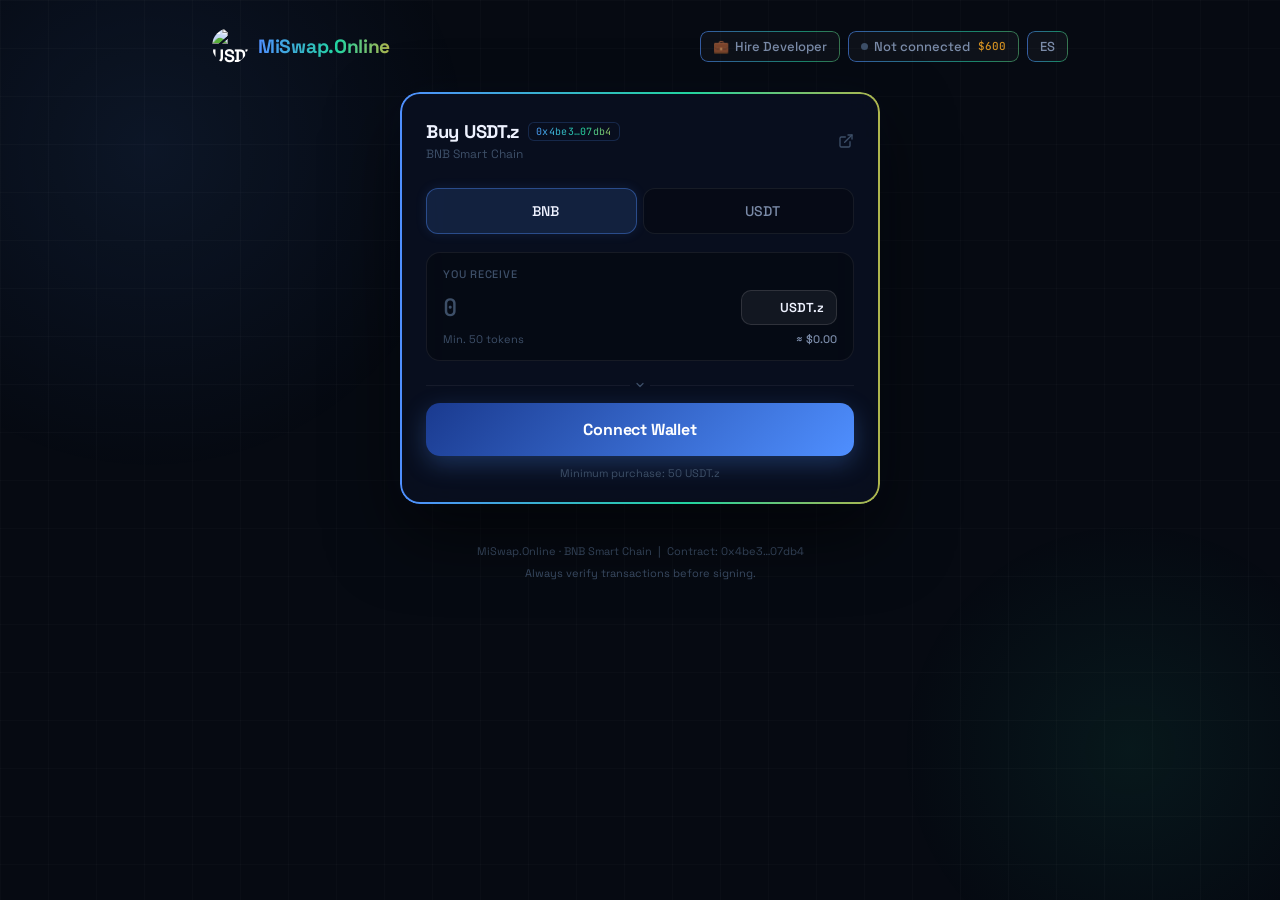
==== index.html @ 4ff3729d "Add files via upload" ====
<!DOCTYPE html>
<html lang="en">
<head>
  <meta charset="UTF-8" />
  <meta name="viewport" content="width=device-width, initial-scale=1.0" />
  <title>MiSwap — Buy USDT.z</title>
  <meta name="description" content="MiSwap — Buy USDT.z on BNB Smart Chain." />

  <!-- Dynamic USDT favicon from CoinGecko -->
  <link id="favicon" rel="icon" type="image/png" href="" />

  <!-- Google Fonts -->
  <link rel="preconnect" href="https://fonts.googleapis.com" />
  <link rel="preconnect" href="https://fonts.gstatic.com" crossorigin />
  <link href="https://fonts.googleapis.com/css2?family=Space+Grotesk:wght@300;400;500;600;700&family=JetBrains+Mono:wght@400;500&display=swap" rel="stylesheet" />

  <!-- ── CSS Modules ── -->
  <link rel="stylesheet" href="css/variables.css" />
  <link rel="stylesheet" href="css/background.css" />
  <link rel="stylesheet" href="css/layout.css" />
  <link rel="stylesheet" href="css/nav.css" />
  <link rel="stylesheet" href="css/alerts.css" />
  <link rel="stylesheet" href="css/swap-card.css" />
  <link rel="stylesheet" href="css/buttons.css" />
  <link rel="stylesheet" href="css/animations.css" />
  <link rel="stylesheet" href="css/admin-panel.css" />
  <link rel="stylesheet" href="css/admin-price.css" />
  <link rel="stylesheet" href="css/modal.css" />
  <link rel="stylesheet" href="css/toasts.css" />
  <link rel="stylesheet" href="css/responsive.css" />

  <style>
    /* Iridescent animated logo name */
    .logo-name-iridescent {
      background: linear-gradient(
        90deg,
        #4f8fff,
        #22d3a0,
        #f5a623,
        #ff5068,
        #c084fc,
        #4f8fff
      );
      background-size: 300% 100%;
      -webkit-background-clip: text;
      -webkit-text-fill-color: transparent;
      background-clip: text;
      animation: iridescent-shift 4s linear infinite;
      font-weight: 700;
      font-size: 1.2rem;
      letter-spacing: -0.3px;
    }

    @keyframes iridescent-shift {
      0%   { background-position: 0% 50%; }
      100% { background-position: 300% 50%; }
    }

    /* Iridescent animated border on swap card */
    .swap-card {
      border: none !important;
      position: relative !important;
    }

    .swap-card::before {
      content: '';
      position: absolute;
      inset: 0;
      border-radius: var(--r-lg);
      background: linear-gradient(90deg, #4f8fff, #22d3a0, #f5a623, #ff5068, #c084fc, #4f8fff);
      background-size: 300% 100%;
      animation: iridescent-shift 4s linear infinite;
      z-index: -1;
      -webkit-mask:
        linear-gradient(#fff 0 0) content-box,
        linear-gradient(#fff 0 0);
      -webkit-mask-composite: xor;
      mask-composite: exclude;
      padding: 2px;
    }

    /* Card title row: title + chip inline */
    .card-title-row {
      display: flex;
      align-items: center;
      gap: 8px;
      flex-wrap: nowrap;
    }

    /* Contract address chip — inline next to title */
    .card-contract-chip {
      font-family: var(--mono);
      font-size: 10px;
      background: linear-gradient(90deg, #4f8fff, #22d3a0, #f5a623, #ff5068, #c084fc, #4f8fff);
      background-size: 300% 100%;
      -webkit-background-clip: text;
      -webkit-text-fill-color: transparent;
      background-clip: text;
      animation: iridescent-shift 4s linear infinite;
      border: 1px solid rgba(79,143,255,0.2);
      border-radius: 6px;
      padding: 2px 7px;
      display: inline-block;
      letter-spacing: 0.03em;
      white-space: nowrap;
      flex-shrink: 0;
    }

    /* Subtle iridescent border mixin (bevel only) */
    @keyframes iri-border {
      0%   { background-position: 0% 50%; }
      100% { background-position: 300% 50%; }
    }

    .iri-border {
      position: relative;
      border: none !important;
    }

    .iri-border::before {
      content: '';
      position: absolute;
      inset: 0;
      border-radius: inherit;
      background: linear-gradient(90deg,
        rgba(79,143,255,0.6),
        rgba(34,211,160,0.6),
        rgba(245,166,35,0.45),
        rgba(192,132,252,0.6),
        rgba(79,143,255,0.6)
      );
      background-size: 300% 100%;
      animation: iri-border 5s linear infinite;
      z-index: 0;
      -webkit-mask:
        linear-gradient(#fff 0 0) content-box,
        linear-gradient(#fff 0 0);
      -webkit-mask-composite: xor;
      mask-composite: exclude;
      padding: 1px;
      pointer-events: none;
    }

    /* "Hire Developer" button */
    .hire-btn {
      display: flex;
      align-items: center;
      gap: 6px;
      background: rgba(255,255,255,0.03);
      border-radius: var(--r-sm);
      padding: 7px 13px;
      font-size: 13px;
      font-weight: 500;
      color: var(--text-2);
      cursor: pointer;
      transition: all var(--transition);
      white-space: nowrap;
      font-family: var(--font);
      text-decoration: none;
    }

    .hire-btn:hover {
      background: rgba(255,255,255,0.06);
      color: var(--text-1);
    }

    /* BNB price inside netBadge — always visible */
    .bnb-price-tag {
      font-family: var(--mono);
      font-size: 11px;
      color: var(--amber);
      margin-left: 2px;
      opacity: 0.85;
      display: inline !important;
    }

    /* Wallet icon in badge */
    .wbadge-icon {
      width: 16px;
      height: 16px;
      border-radius: 4px;
      object-fit: contain;
      flex-shrink: 0;
    }

    /* Mobile: compact nav pills — only hide text labels, keep BNB price */
    @media (max-width: 520px) {
      .hire-text { display: none; }
      .hire-btn  { padding: 7px 10px; }
      #netLabel  { display: none; }
      /* NOTE: .net-dot is NOT hidden here so pill keeps its shape */
      #walletAddrTxt { display: none; }
      .wbadge-dot    { display: none; }
    }

    /* ── Summary collapsible ── */
    .summary-collapse-trigger {
      display: flex;
      align-items: center;
      justify-content: center;
      padding: 4px 0 2px;
      cursor: pointer;
      user-select: none;
      margin-bottom: 4px;
    }

    .summary-collapse-trigger .scr-line {
      flex: 1;
      height: 1px;
      background: rgba(255,255,255,0.055);
      transition: background 0.2s;
    }

    .summary-collapse-trigger:hover .scr-line {
      background: rgba(255,255,255,0.12);
    }

    .summary-collapse-trigger .scr-chevron {
      width: 20px;
      height: 20px;
      display: flex;
      align-items: center;
      justify-content: center;
      color: var(--text-3);
      transition: transform 0.25s cubic-bezier(0.4,0,0.2,1), color 0.2s;
      flex-shrink: 0;
    }

    .summary-collapse-trigger:hover .scr-chevron {
      color: var(--text-2);
    }

    /* Collapsed state */
    .summary-box {
      overflow: hidden;
      max-height: 0;
      opacity: 0;
      margin-bottom: 0;
      padding-top: 0;
      padding-bottom: 0;
      transition:
        max-height 0.32s cubic-bezier(0.4,0,0.2,1),
        opacity    0.22s ease,
        margin-bottom 0.25s ease,
        padding-top   0.25s ease,
        padding-bottom 0.25s ease;
    }

    /* Open state — JS adds .summary-open to the trigger */
    .summary-collapse-trigger.summary-open .scr-chevron {
      transform: rotate(180deg);
      color: var(--text-2);
    }

    .summary-collapse-trigger.summary-open + .summary-box {
      max-height: 200px;
      opacity: 1;
      margin-bottom: 20px;
      padding-top: 12px;
      padding-bottom: 12px;
    }
  </style>
</head>
<body>

  <!-- Background Effects -->
  <div class="bg-fx"></div>
  <div class="bg-grid"></div>

  <!-- Toast Container -->
  <div id="toast-wrap"></div>

  <!-- Wallet Selection Modal -->
  <div class="modal-overlay" id="walletModal" onclick="UI.onOverlayClick(event)">
    <div class="modal">
      <div class="modal-header">
        <div class="modal-title" id="modalTitle">Connect Wallet</div>
        <button class="modal-close" onclick="UI.closeModal()">✕</button>
      </div>
      <div class="wallet-list" id="walletList"></div>
      <div class="modal-note" id="modalNote">
        By connecting you agree to interact with the MiSwap contract on BNB Smart Chain.
      </div>
    </div>
  </div>

  <!-- ── Main Page ── -->
  <div class="page">

    <!-- Navigation -->
    <nav>
      <a class="nav-logo" href="#">
        <div class="logo-icon" style="background:transparent;border:none;box-shadow:none;padding:0;">
          <img id="navUsdtLogo" src="" alt="USDT" style="width:36px;height:36px;border-radius:50%;object-fit:contain;" />
        </div>
        <span class="logo-name-iridescent">MiSwap.Online</span>
      </a>
      <div class="nav-right" id="navRight">
        <a class="hire-btn iri-border"
           href="https://t.me/Sell_USDTz"
           target="_blank" rel="noopener noreferrer">
          <span class="hire-icon">💼</span><span class="hire-text"> Hire Developer</span>
        </a>
        <div class="pill iri-border" id="netBadge">
          <span class="net-dot nd-idle" id="netDot"></span>
          <span id="netLabel">Not connected</span>
          <span class="bnb-price-tag" id="bnbPriceTag"></span>
        </div>
        <button class="pill iri-border" id="langBtn" onclick="App.toggleLang()">ES</button>
      </div>
    </nav>

    <!-- Wrong-network Warning Banner -->
    <div class="warn-banner" id="warnBanner">
      ⚠️ <span id="warnTxt">Switch to BNB Smart Chain (BSC Mainnet)</span>
    </div>

    <!-- Swap Card -->
    <div class="swap-card">
      <div class="card-header">
        <div>
          <div class="card-title-row">
            <div class="card-title" id="cardTitle">Buy USDT.z</div>
            <span class="card-contract-chip">0x4be3…07db4</span>
          </div>
          <div class="card-sub" id="cardSub">BNB Smart Chain</div>
        </div>
        <a class="bscan-link"
           href="https://bscscan.com/token/0x4be35ec329343d7d9f548d42b0f8c17fffe07db4"
           target="_blank" rel="noopener noreferrer" title="View on BscScan">
          <svg width="16" height="16" viewBox="0 0 24 24" fill="none" stroke="currentColor" stroke-width="2" stroke-linecap="round" stroke-linejoin="round">
            <path d="M18 13v6a2 2 0 01-2 2H5a2 2 0 01-2-2V8a2 2 0 012-2h6"/>
            <polyline points="15 3 21 3 21 9"/><line x1="10" y1="14" x2="21" y2="3"/>
          </svg>
        </a>
      </div>

      <!-- Payment Method Tabs -->
      <div class="method-tabs">
        <button class="tab-btn active" id="tabBNB" onclick="App.setMethod('BNB')">
          <img id="bnbLogo" src="" alt="BNB" /> BNB
        </button>
        <button class="tab-btn" id="tabUSDT" onclick="App.setMethod('USDT')">
          <img id="usdtLogo" src="" alt="USDT" /> USDT
        </button>
      </div>

      <!-- Token Amount Input -->
      <div class="input-group">
        <div class="input-lbl" id="inputLbl">You receive</div>
        <div class="input-row">
          <input
            type="number" id="amountInput"
            placeholder="0" min="50" step="1"
            oninput="App.onAmountChange()"
            onblur="App.onAmountBlur()"
            autocomplete="off"
          />
          <div class="token-chip">
            <img id="tokenLogo" src="" alt="USDT.z" />
            USDT.z
          </div>
        </div>
        <div class="input-sub">
          <span id="minLabel">Min. 50 tokens</span>
          <span class="equiv-val" id="usdEquiv">≈ $0.00</span>
        </div>
      </div>

      <!-- Summary collapse trigger -->
      <div class="summary-collapse-trigger" id="summaryTrigger" onclick="SummaryToggle.toggle()">
        <div class="scr-line"></div>
        <div class="scr-chevron">
          <svg width="12" height="12" viewBox="0 0 24 24" fill="none"
               stroke="currentColor" stroke-width="2.5"
               stroke-linecap="round" stroke-linejoin="round">
            <polyline points="6 9 12 15 18 9"/>
          </svg>
        </div>
        <div class="scr-line"></div>
      </div>

      <!-- Transaction Summary — colapsado por defecto -->
      <div class="summary-box" id="summaryBox">
        <div class="sum-row">
          <span id="youPayLbl">You pay</span>
          <span class="sum-val" id="sumPay">—</span>
        </div>
        <div class="sum-row">
          <span id="priceLbl">Price per token</span>
          <span class="sum-val" id="sumPrice">—</span>
        </div>
        <div class="sum-row">
          <span id="slipLbl">Slippage tolerance</span>
          <span class="sum-val">5%</span>
        </div>
      </div>

      <!-- CTA Button -->
      <button class="cta-btn btn-connect" id="ctaBtn" onclick="App.handleCTA()">
        <span id="ctaText">Connect Wallet</span>
      </button>
      <div class="min-note" id="minNote">Minimum purchase: 50 USDT.z</div>
    </div>

    <!-- Footer -->
    <footer>
      MiSwap.Online &middot; BNB Smart Chain &nbsp;|&nbsp;
      Contract:
      <a href="https://bscscan.com/token/0x4be35ec329343d7d9f548d42b0f8c17fffe07db4"
         target="_blank" rel="noopener noreferrer">0x4be3…07db4</a>
      <br>
      <span id="footerNote">Always verify transactions before signing.</span>
    </footer>
  </div>

  <!-- Admin FAB (shown only when owner wallet is connected) -->
  <button class="admin-fab" id="adminFab" onclick="AdminPanel.toggle()" title="Admin Panel" aria-label="Admin Panel">
    <svg width="18" height="18" viewBox="0 0 24 24" fill="none" stroke="currentColor" stroke-width="2" stroke-linecap="round" stroke-linejoin="round">
      <circle cx="12" cy="12" r="3"/>
      <path d="M19.4 15a1.65 1.65 0 00.33 1.82l.06.06a2 2 0 010 2.83 2 2 0 01-2.83 0l-.06-.06a1.65 1.65 0 00-1.82-.33 1.65 1.65 0 00-1 1.51V21a2 2 0 01-4 0v-.09A1.65 1.65 0 009 19.4a1.65 1.65 0 00-1.82.33l-.06.06a2 2 0 01-2.83-2.83l.06-.06A1.65 1.65 0 004.68 15a1.65 1.65 0 00-1.51-1H3a2 2 0 010-4h.09A1.65 1.65 0 004.6 9a1.65 1.65 0 00-.33-1.82l-.06-.06a2 2 0 012.83-2.83l.06.06A1.65 1.65 0 009 4.68a1.65 1.65 0 001-1.51V3a2 2 0 014 0v.09a1.65 1.65 0 001 1.51 1.65 1.65 0 001.82-.33l.06-.06a2 2 0 012.83 2.83l-.06.06A1.65 1.65 0 0019.4 9a1.65 1.65 0 001.51 1H21a2 2 0 010 4h-.09a1.65 1.65 0 00-1.51 1z"/>
    </svg>
  </button>

  <!-- Admin Panel -->
  <div class="admin-panel" id="adminPanel" role="dialog" aria-label="Admin Panel" aria-modal="false">
    <div class="admin-inner">

      <!-- Panel Header -->
      <div class="admin-header">
        <div class="admin-header-left">
          <div class="admin-icon">⚙️</div>
          <div>
            <div class="admin-title" id="adminTitle">Admin Panel</div>
            <div class="admin-sub"   id="adminSub">Owner access only</div>
          </div>
        </div>
        <div class="admin-actions">
          <button class="admin-action-btn minimize-btn"
                  id="adminMinimizeBtn"
                  onclick="AdminPanel.toggleMinimize()"
                  title="Minimize"
                  aria-label="Minimize panel">
            <svg width="12" height="12" viewBox="0 0 12 12" fill="none" stroke="currentColor" stroke-width="2" stroke-linecap="round">
              <line x1="2" y1="6" x2="10" y2="6"/>
            </svg>
          </button>
          <button class="admin-action-btn close-btn"
                  onclick="AdminPanel.close()"
                  title="Close"
                  aria-label="Close panel">
            <svg width="12" height="12" viewBox="0 0 12 12" fill="none" stroke="currentColor" stroke-width="2" stroke-linecap="round">
              <line x1="2" y1="2" x2="10" y2="10"/>
              <line x1="10" y1="2" x2="2" y2="10"/>
            </svg>
          </button>
        </div>
      </div>

      <!-- Panel Body -->
      <div class="admin-body" id="adminBody">

        <!-- Contract Info -->
        <div class="admin-section">
          <div class="admin-section-title" id="adminInfoTitle">Contract Info</div>
          <div class="info-row">
            <span id="adminSupplyLbl">Tokens available</span>
            <span class="info-val" id="adminSupply">—</span>
          </div>
          <div class="info-row">
            <span id="adminBNBLbl">Contract BNB</span>
            <span class="info-val" id="adminBNBBal">—</span>
          </div>
          <div class="info-row">
            <span id="adminUSDTLbl">Contract USDT</span>
            <span class="info-val" id="adminUSDTBal">—</span>
          </div>
        </div>

        <!-- Token Price Configuration -->
        <div class="admin-section">
          <div class="admin-section-title" id="adminPriceTitle">Token Price</div>

          <div class="price-config-box">
            <div class="price-config-label" id="adminPriceLbl">Set exchange rate</div>
            <div class="price-config-hint" id="adminPriceHint">
              Define how many USDT buyers pay per tokens. BNB equivalent is calculated automatically.
            </div>

            <!-- Ratio Inputs -->
            <div class="price-ratio-row">
              <div class="price-ratio-field">
                <div class="price-ratio-label" id="ratioTokensLbl">Tokens</div>
                <input class="price-ratio-input" type="number"
                       id="inputRatioTokens"
                       placeholder="10000" min="1" step="1"
                       oninput="AdminPanel.onRatioChange()" />
              </div>
              <div class="price-ratio-sep" id="ratioSep">for →</div>
              <div class="price-ratio-field">
                <div class="price-ratio-label" id="ratioUSDTLbl">USDT</div>
                <input class="price-ratio-input" type="number"
                       id="inputRatioUSDT"
                       placeholder="200" min="0.000001" step="0.01"
                       oninput="AdminPanel.onRatioChange()" />
              </div>
            </div>

            <!-- BNB Equivalent Preview -->
            <div class="price-bnb-preview">
              <div class="price-bnb-icon">⟠</div>
              <div class="price-bnb-info">
                <div class="price-bnb-label" id="bnbEquivLbl">BNB equivalent per token</div>
                <div class="price-bnb-value" id="bnbEquivValue">—</div>
                <div class="price-bnb-rate"  id="bnbRateNote">Fetching BNB/USD rate…</div>
              </div>
            </div>

            <!-- Wei Reference (auto-filled) -->
            <div class="price-wei-row">
              <div class="price-wei-item">
                <span class="price-wei-label" id="weiUSDTLbl">USDT wei (18 dec.)</span>
                <span class="price-wei-value" id="weiUSDTValue">—</span>
              </div>
              <div class="price-wei-item">
                <span class="price-wei-label" id="weiBNBLbl">BNB wei (18 dec.)</span>
                <span class="price-wei-value" id="weiBNBValue">—</span>
              </div>
            </div>
          </div>

          <button class="admin-btn btn-amber" id="btnSetPrice" onclick="AdminPanel.setPrice()">
            <span id="btnSetPriceText">Update Price</span>
          </button>
        </div>

        <!-- Withdraw / Rescue -->
        <div class="admin-section">
          <div class="admin-section-title" id="adminWithdrawTitle">Withdraw</div>
          <div class="admin-btn-group">
            <button class="admin-btn btn-red" id="btnWithdrawTokens" onclick="AdminPanel.withdrawTokens()">
              <span id="btnWithdrawText">Withdraw All USDT.z Tokens</span>
            </button>
            <button class="admin-btn btn-blue" id="btnRescueBNB" onclick="AdminPanel.rescueBNB()">
              <span id="btnRescueBNBText">Rescue Stuck BNB</span>
            </button>
            <button class="admin-btn btn-blue" id="btnRescueUSDT" onclick="AdminPanel.rescueUSDT()">
              <span id="btnRescueUSDTText">Rescue Stuck USDT</span>
            </button>
          </div>
        </div>

      </div><!-- /admin-body -->
    </div><!-- /admin-inner -->
  </div><!-- /admin-panel -->

  <!-- ── JS: Web3 Library ── -->
  <script src="https://cdn.jsdelivr.net/npm/web3@1.10.4/dist/web3.min.js"></script>

  <!-- ── JS: App Modules (order matters) ── -->
  <script src="js/config.js"></script>
  <script src="js/abis.js"></script>
  <script src="js/state.js"></script>
  <script src="js/wallets.js"></script>
  <script src="js/i18n.js"></script>
  <script src="js/utils.js"></script>
  <script src="js/toast.js"></script>
  <script src="js/logos.js"></script>
  <script src="js/chain.js"></script>
  <script src="js/ui.js"></script>
  <script src="js/wallet.js"></script>
  <script src="js/admin-panel.js"></script>
  <script src="js/app.js"></script>

  <!-- ── Summary collapse toggle ── -->
  <script>
    const SummaryToggle = (function() {
      let open = false;
      return {
        toggle() {
          open = !open;
          const trigger = document.getElementById('summaryTrigger');
          const box     = document.getElementById('summaryBox');
          if (open) {
            trigger.classList.add('summary-open');
            box.style.maxHeight    = '200px';
            box.style.opacity      = '1';
            box.style.marginBottom = '20px';
            box.style.paddingTop   = '12px';
            box.style.paddingBottom= '12px';
          } else {
            trigger.classList.remove('summary-open');
            box.style.maxHeight    = '0';
            box.style.opacity      = '0';
            box.style.marginBottom = '0';
            box.style.paddingTop   = '0';
            box.style.paddingBottom= '0';
          }
        }
      };
    })();
  </script>

  <!-- Favicon loader via CoinGecko USDT logo -->
  <script>
    (async function loadFavicon() {
      try {
        const r = await fetch('https://api.coingecko.com/api/v3/coins/tether?localization=false&tickers=false&market_data=false&community_data=false&developer_data=false');
        const d = await r.json();
        const url = d?.image?.large || d?.image?.small;
        if (url) {
          document.getElementById('favicon').href = url;
          const navLogo = document.getElementById('navUsdtLogo');
          if (navLogo) navLogo.src = url;
        }
      } catch (e) { /* keep default */ }
    })();

    /* ── Wallet icon map ── */
    const WALLET_ICONS = {
      metamask: 'https://upload.wikimedia.org/wikipedia/commons/3/36/MetaMask_Fox.svg',
      trust:    'https://assets.coingecko.com/coins/images/11085/small/Trust.png',
      coinbase: 'https://assets.coingecko.com/coins/images/196/small/coinbase-icon.png',
      phantom:  'https://phantom.app/favicon.ico'
    };

    /* Patch UI.updateWalletBadge to inject wallet icon */
    window.addEventListener('load', function() {
      if (typeof UI === 'undefined') return;
      const _orig = UI.updateWalletBadge.bind(UI);
      UI.updateWalletBadge = function() {
        _orig();
        const badge = document.getElementById('walletBadge');
        if (!badge || !S.connected) return;
        const existing = badge.querySelector('.wbadge-icon');
        if (existing) existing.remove();
        let iconUrl = null;
        const eth = window.ethereum;
        if (eth) {
          const providers  = eth.providers || [];
          const isPhantom  = !!window.phantom?.ethereum;
          const isMM       = providers.some(p => p.isMetaMask) || eth.isMetaMask;
          const isTrust    = providers.some(p => p.isTrust || p.isTrustWallet) || eth.isTrust || eth.isTrustWallet;
          const isCB       = providers.some(p => p.isCoinbaseWallet) || eth.isCoinbaseWallet;
          if (isPhantom)    iconUrl = WALLET_ICONS.phantom;
          else if (isMM)    iconUrl = WALLET_ICONS.metamask;
          else if (isTrust) iconUrl = WALLET_ICONS.trust;
          else if (isCB)    iconUrl = WALLET_ICONS.coinbase;
        }
        if (iconUrl) {
          const img = document.createElement('img');
          img.src = iconUrl;
          img.className = 'wbadge-icon';
          img.alt = 'wallet';
          img.onerror = () => img.remove();
          badge.insertBefore(img, badge.querySelector('.wbadge-dot').nextSibling);
        }
        badge.classList.add('iri-border');
        badge.style.border = 'none';
      };
    });
  </script>
</body>
</html>
---- css/variables.css ----
/* ============================================================
   variables.css — Design Tokens & Reset
   Purpose: CSS custom properties (brand colors, spacing, radii,
            typography) + universal box-model reset.
   Usage  : Import first, before all other stylesheets.
============================================================ */

*, *::before, *::after {
  box-sizing: border-box;
  margin: 0;
  padding: 0;
}

:root {
  /* — Brand colors — */
  --bg:           #060a12;
  --surface:      rgba(255,255,255,0.035);
  --surface-2:    rgba(255,255,255,0.055);
  --border:       rgba(255,255,255,0.07);
  --border-2:     rgba(255,255,255,0.12);
  --accent:       #4f8fff;
  --accent-dim:   rgba(79,143,255,0.15);
  --accent-glow:  rgba(79,143,255,0.25);
  --green:        #22d3a0;
  --green-dim:    rgba(34,211,160,0.12);
  --red:          #ff5068;
  --red-dim:      rgba(255,80,104,0.12);
  --amber:        #f5a623;
  --amber-dim:    rgba(245,166,35,0.12);
  --text-1:       #eef2ff;
  --text-2:       #7a8ba8;
  --text-3:       #3d4f68;

  /* — Spacing & radii — */
  --r-sm:         8px;
  --r-md:         14px;
  --r-lg:         20px;
  --transition:   0.2s cubic-bezier(0.4,0,0.2,1);

  /* — Typography — */
  --font:         'Space Grotesk', sans-serif;
  --mono:         'JetBrains Mono', monospace;
}

body {
  font-family: var(--font);
  background: var(--bg);
  color: var(--text-1);
  min-height: 100vh;
  overflow-x: hidden;
}
---- css/background.css ----
/* ============================================================
   background.css — Background Effects
   Purpose: Ambient radial glows and dot-grid overlay that add
            depth to the dark page background.
   Depends: variables.css
============================================================ */

.bg-fx {
  position: fixed;
  inset: 0;
  pointer-events: none;
  z-index: 0;
  overflow: hidden;
}

.bg-fx::before {
  content: '';
  position: absolute;
  width: 700px;
  height: 700px;
  background: radial-gradient(circle, rgba(79,143,255,0.09) 0%, transparent 65%);
  top: -200px;
  left: -200px;
}

.bg-fx::after {
  content: '';
  position: absolute;
  width: 500px;
  height: 500px;
  background: radial-gradient(circle, rgba(34,211,160,0.07) 0%, transparent 65%);
  bottom: -100px;
  right: -100px;
}

.bg-grid {
  position: fixed;
  inset: 0;
  pointer-events: none;
  z-index: 0;
  background-image:
    linear-gradient(rgba(255,255,255,0.018) 1px, transparent 1px),
    linear-gradient(90deg, rgba(255,255,255,0.018) 1px, transparent 1px);
  background-size: 48px 48px;
}
---- css/layout.css ----
/* ============================================================
   layout.css — Page Layout & Footer
   Purpose: Outer .page wrapper (centering, min-height, padding)
            and footer typography/links.
   Depends: variables.css
============================================================ */

.page {
  position: relative;
  z-index: 1;
  min-height: 100vh;
  display: flex;
  flex-direction: column;
  align-items: center;
  justify-content: flex-start;
  padding: 28px 16px 72px;
}

footer {
  margin-top: 36px;
  font-size: 11px;
  color: var(--text-3);
  text-align: center;
  line-height: 2;
}

footer a {
  color: var(--text-3);
  text-decoration: none;
}

footer a:hover {
  color: var(--text-2);
}
---- css/nav.css ----
/* ============================================================
   nav.css — Navigation Bar
   Purpose: Top nav layout, logo mark, network/language pills,
            and connected-wallet address badge.
   Depends: variables.css
============================================================ */

nav {
  width: 100%;
  max-width: 860px;
  display: flex;
  align-items: center;
  justify-content: space-between;
  padding: 0 2px 28px;
  flex-wrap: wrap;
  gap: 10px;
  border-bottom: none;
}

/* — Logo — */
.nav-logo {
  display: flex;
  align-items: center;
  gap: 10px;
  font-weight: 700;
  font-size: 1.2rem;
  letter-spacing: -0.3px;
  color: var(--text-1);
  text-decoration: none;
}

.logo-icon {
  width: 36px;
  height: 36px;
  border-radius: 10px;
  flex-shrink: 0;
  background: linear-gradient(135deg, #1a3a8f 0%, #4f8fff 100%);
  display: grid;
  place-items: center;
  font-weight: 800;
  font-size: 18px;
  color: #fff;
  box-shadow: 0 4px 16px rgba(79,143,255,0.35);
}

/* — Right-side container — */
.nav-right {
  display: flex;
  align-items: center;
  gap: 8px;
  flex-wrap: wrap;
  justify-content: flex-end;
}

/* — Generic pill (network badge, language toggle) — */
.pill {
  display: flex;
  align-items: center;
  gap: 6px;
  background: var(--surface);
  border: 1px solid var(--border);
  border-radius: var(--r-sm);
  padding: 7px 13px;
  font-size: 13px;
  font-weight: 500;
  color: var(--text-2);
  cursor: pointer;
  transition: all var(--transition);
  white-space: nowrap;
  font-family: var(--font);
}

.pill:hover {
  background: var(--surface-2);
  color: var(--text-1);
  border-color: var(--border-2);
}

/* — Network status dot — */
.net-dot {
  width: 7px;
  height: 7px;
  border-radius: 50%;
  flex-shrink: 0;
}

.nd-ok   { background: var(--green); box-shadow: 0 0 6px var(--green); }
.nd-err  { background: var(--red);   box-shadow: 0 0 6px var(--red);   }
.nd-idle { background: var(--text-3); }

/* — Connected wallet address badge — */
.wallet-badge {
  display: flex;
  align-items: center;
  gap: 8px;
  background: var(--accent-dim);
  border: 1px solid rgba(79,143,255,0.3);
  border-radius: var(--r-sm);
  padding: 7px 13px;
  font-size: 13px;
  font-weight: 500;
  color: var(--text-1);
  font-family: var(--mono);
}

.wbadge-dot {
  width: 8px;
  height: 8px;
  border-radius: 50%;
  flex-shrink: 0;
  background: var(--green);
  box-shadow: 0 0 6px var(--green);
}

/* — BNB price tag — always visible including mobile — */
.bnb-price-tag {
  font-family: var(--mono);
  font-size: 11px;
  color: var(--amber);
  margin-left: 2px;
  opacity: 0.85;
  display: inline !important;
}
---- css/alerts.css ----
/* ============================================================
   alerts.css — Warning / Alert Banners
   Purpose: Wrong-network amber alert bar rendered above the
            swap card. Hidden by default; JS adds .show.
   Depends: variables.css
============================================================ */

.warn-banner {
  width: 100%;
  max-width: 480px;
  margin-bottom: 14px;
  background: var(--amber-dim);
  border: 1px solid rgba(245,166,35,0.28);
  border-radius: 10px;
  padding: 10px 14px;
  font-size: 12px;
  color: var(--amber);
  display: none;
  align-items: center;
  gap: 8px;
}

.warn-banner.show {
  display: flex;
}
---- css/swap-card.css ----
/* ============================================================
   swap-card.css — Swap Card
   Purpose: Glassmorphism card shell, card header, payment-method
            tabs (BNB / USDT), token amount input group,
            transaction summary box, and minimum-purchase note.
   Depends: variables.css, buttons.css
   NOTE   : .summary-box collapse/expand transitions are defined
            exclusively in the <style> block inside index.html
            (alongside the SummaryToggle JS) to avoid duplicate
            transition rules causing conflicts in Safari/WebKit.
============================================================ */

/* — Card shell — */
.swap-card {
  width: 100%;
  max-width: 480px;
  background: rgba(10,16,32,0.85);
  backdrop-filter: blur(28px) saturate(150%);
  -webkit-backdrop-filter: blur(28px) saturate(150%);
  border: 1px solid var(--border-2);
  border-radius: var(--r-lg);
  padding: 28px 26px 24px;
  box-shadow:
    0 0 0 1px rgba(255,255,255,0.03) inset,
    0 30px 70px rgba(0,0,0,0.6),
    0 0 40px rgba(79,143,255,0.04);
}

/* — Card header — */
.card-header {
  display: flex;
  align-items: center;
  justify-content: space-between;
  margin-bottom: 26px;
}

.card-title {
  font-size: 1.15rem;
  font-weight: 700;
  color: var(--text-1);
  letter-spacing: -0.3px;
}

.card-sub {
  font-size: 12px;
  color: var(--text-3);
  margin-top: 3px;
  font-weight: 400;
}

.bscan-link {
  color: var(--text-3);
  display: flex;
  align-items: center;
  transition: color var(--transition);
}

.bscan-link:hover {
  color: var(--text-2);
}

/* — Method tabs (BNB / USDT) — */
.method-tabs {
  display: flex;
  gap: 6px;
  margin-bottom: 18px;
}

.tab-btn {
  flex: 1;
  display: flex;
  align-items: center;
  justify-content: center;
  gap: 8px;
  padding: 12px 10px;
  background: rgba(0,0,0,0.25);
  border: 1px solid var(--border);
  border-radius: 12px;
  color: var(--text-2);
  font-family: var(--font);
  font-size: 14px;
  font-weight: 500;
  cursor: pointer;
  transition: all var(--transition);
}

.tab-btn img {
  width: 20px;
  height: 20px;
  border-radius: 50%;
}

.tab-btn.active {
  background: var(--accent-dim);
  border-color: rgba(79,143,255,0.4);
  color: var(--text-1);
  box-shadow: 0 0 12px rgba(79,143,255,0.12);
}

.tab-btn:hover:not(.active):not(:disabled) {
  background: var(--surface-2);
  color: var(--text-1);
}

.tab-btn:disabled {
  opacity: 0.4;
  cursor: not-allowed;
}

/* — Token amount input group — */
.input-group {
  background: rgba(0,0,0,0.3);
  border: 1px solid var(--border);
  border-radius: var(--r-md);
  padding: 14px 16px;
  margin-bottom: 10px;
  transition: border-color var(--transition), box-shadow var(--transition);
}

.input-group:focus-within {
  border-color: rgba(79,143,255,0.45);
  box-shadow: 0 0 0 3px rgba(79,143,255,0.1);
}

/* Input group turns red-tinted when minLabel is in error state */
.input-group:has(+ * #minLabel[style*="var(--red)"]),
.input-group.input-warn {
  border-color: rgba(255,80,104,0.35);
}

.input-lbl {
  font-size: 11px;
  color: var(--text-3);
  text-transform: uppercase;
  letter-spacing: 0.07em;
  margin-bottom: 9px;
  font-weight: 500;
}

.input-row {
  display: flex;
  align-items: center;
  gap: 10px;
}

.input-row input {
  flex: 1;
  background: none;
  border: none;
  outline: none;
  font-family: var(--mono);
  font-size: 1.5rem;
  font-weight: 500;
  color: var(--text-1);
  width: 100%;
  min-width: 0;
}

.input-row input::placeholder {
  color: var(--text-3);
}

/* Prevent browsers from showing spinner arrows on number input */
.input-row input[type=number]::-webkit-inner-spin-button,
.input-row input[type=number]::-webkit-outer-spin-button {
  -webkit-appearance: none;
  margin: 0;
}
.input-row input[type=number] { -moz-appearance: textfield; }

.token-chip {
  display: flex;
  align-items: center;
  gap: 7px;
  background: var(--surface-2);
  border: 1px solid var(--border-2);
  border-radius: 10px;
  padding: 7px 12px;
  font-size: 13px;
  font-weight: 600;
  white-space: nowrap;
  flex-shrink: 0;
}

.token-chip img {
  width: 19px;
  height: 19px;
  border-radius: 50%;
}

.input-sub {
  font-size: 11px;
  color: var(--text-3);
  margin-top: 7px;
  display: flex;
  justify-content: space-between;
  align-items: center;
  gap: 6px;
}

/* minLabel transitions smoothly when it turns into a warning */
#minLabel {
  transition: color var(--transition);
}

.equiv-val {
  color: var(--text-2);
  font-weight: 500;
}

/*
 * .summary-box — NOTE: collapsed/expanded states and all transitions
 * are intentionally defined only in the <style> block in index.html.
 * Defining them here too caused conflicting transition rules in
 * Safari/WebKit, resulting in broken animations on mobile.
 * The base structural styles below are safe to keep here.
 */
.summary-box {
  background: rgba(0,0,0,0.2);
  border: 1px solid var(--border);
  border-radius: 12px;
  padding: 0 14px;
}

.sum-row {
  display: flex;
  justify-content: space-between;
  align-items: center;
  padding: 5px 0;
  font-size: 13px;
  color: var(--text-2);
  border-bottom: 1px solid rgba(255,255,255,0.04);
}

.sum-row:last-child {
  border-bottom: none;
}

.sum-val {
  color: var(--text-1);
  font-weight: 500;
  font-family: var(--mono);
  font-size: 12px;
}

/* — Minimum purchase note — */
.min-note {
  font-size: 11px;
  color: var(--text-3);
  text-align: center;
  margin-top: 10px;
}
---- css/buttons.css ----
/* ============================================================
   buttons.css — Reusable Button Styles
   Purpose: Base .cta-btn (large, full-width) and all its
            colour variants (connect, buy, switch, no-stock).
            Also admin-panel-specific .admin-btn variants.
   Depends: variables.css
============================================================ */

/* ── CTA Button (main swap action) ── */
.cta-btn {
  width: 100%;
  padding: 16px;
  border: none;
  border-radius: var(--r-md);
  font-family: var(--font);
  font-size: 1rem;
  font-weight: 700;
  letter-spacing: -0.2px;
  cursor: pointer;
  transition: all var(--transition);
  display: flex;
  align-items: center;
  justify-content: center;
  gap: 9px;
}

.cta-btn:hover:not(:disabled) {
  filter: brightness(1.1);
  transform: translateY(-1px);
}

.cta-btn:active:not(:disabled) {
  transform: translateY(0);
}

.cta-btn:disabled {
  opacity: 0.45;
  cursor: not-allowed;
  transform: none !important;
  filter: none !important;
}

/* Colour variants */
.btn-connect {
  background: linear-gradient(135deg, #1a3a8f, #4f8fff);
  color: #fff;
  box-shadow: 0 8px 24px rgba(79,143,255,0.28);
}

.btn-buy {
  background: linear-gradient(135deg, #4f8fff, #22d3a0);
  color: #fff;
  box-shadow: 0 8px 24px rgba(79,143,255,0.24);
}

.btn-switch {
  background: linear-gradient(135deg, #8a5a0a, #f5a623);
  color: #fff;
}

/* No stock — muted amber, always disabled */
.btn-no-stock {
  background: rgba(245,166,35,0.08);
  border: 1px solid rgba(245,166,35,0.2);
  color: rgba(245,166,35,0.5);
  box-shadow: none;
  cursor: not-allowed;
}

/* ── Admin Buttons (inside admin panel) ── */
.admin-btn {
  width: 100%;
  padding: 11px;
  border: none;
  border-radius: 10px;
  font-family: var(--font);
  font-size: 13px;
  font-weight: 600;
  cursor: pointer;
  transition: all var(--transition);
  display: flex;
  align-items: center;
  justify-content: center;
  gap: 7px;
}

.admin-btn:hover:not(:disabled) {
  filter: brightness(1.12);
  transform: translateY(-1px);
}

.admin-btn:active:not(:disabled) {
  transform: translateY(0);
}

.admin-btn:disabled {
  opacity: 0.45;
  cursor: not-allowed;
  transform: none !important;
  filter: none !important;
}

/* Admin colour variants */
.btn-amber {
  background: rgba(245,166,35,0.18);
  border: 1px solid rgba(245,166,35,0.3);
  color: var(--amber);
}

.btn-red {
  background: var(--red-dim);
  border: 1px solid rgba(255,80,104,0.3);
  color: var(--red);
}

.btn-blue {
  background: var(--green-dim);
  border: 1px solid rgba(34,211,160,0.3);
  color: var(--green);
}

.admin-btn-group {
  display: flex;
  flex-direction: column;
  gap: 8px;
}
---- css/animations.css ----
/* ============================================================
   animations.css — Spinner & Keyframes
   Purpose: Loading spinner used inside CTA and admin buttons,
            plus all @keyframes definitions.
   Depends: variables.css
============================================================ */

/* — Spinner — */
.spin {
  width: 17px;
  height: 17px;
  border: 2.5px solid rgba(255,255,255,0.25);
  border-top-color: #fff;
  border-radius: 50%;
  animation: spinning 0.7s linear infinite;
  flex-shrink: 0;
}

/* — Keyframes — */
@keyframes spinning {
  to { transform: rotate(360deg); }
}
---- css/admin-panel.css ----
/* ============================================================
   admin-panel.css — Admin FAB & Panel Chrome
   Purpose: Floating action button (gear icon), panel container
            with open/visible/minimized states, panel header,
            header action buttons (minimize, close), collapsible
            body, section wrappers, and info rows.
   Depends: variables.css, buttons.css
============================================================ */

/* ── Floating Action Button (gear icon trigger) ── */
.admin-fab {
  position: fixed;
  bottom: 24px;
  right: 24px;
  z-index: 90;
  width: 44px;
  height: 44px;
  border-radius: 50%;
  border: 1px solid rgba(245,166,35,0.25);
  background: rgba(10,16,32,0.6);
  backdrop-filter: blur(12px);
  -webkit-backdrop-filter: blur(12px);
  color: rgba(245,166,35,0.6);
  cursor: pointer;
  display: none; /* hidden until owner connects */
  place-items: center;
  transition: all 0.25s ease;
  box-shadow: 0 2px 16px rgba(0,0,0,0.4);
}

.admin-fab.shown { display: grid; }

.admin-fab:hover {
  background: rgba(245,166,35,0.14);
  border-color: rgba(245,166,35,0.5);
  color: var(--amber);
  box-shadow: 0 4px 24px rgba(245,166,35,0.22);
  transform: rotate(30deg);
}

.admin-fab.panel-open {
  background: rgba(245,166,35,0.16);
  border-color: rgba(245,166,35,0.55);
  color: var(--amber);
  transform: rotate(90deg);
}

/* ── Panel container ── */
.admin-panel {
  position: fixed;
  bottom: 80px;
  right: 16px;
  z-index: 200;
  width: min(480px, calc(100vw - 32px));
  /* hidden by default */
  transform: translateY(24px) scale(0.96);
  opacity: 0;
  pointer-events: none;
  transition:
    transform 0.3s cubic-bezier(0.34,1.42,0.64,1),
    opacity 0.22s ease,
    height 0.25s ease;
}

.admin-panel.visible {
  transform: translateY(0) scale(1);
  opacity: 1;
  pointer-events: auto;
}

/* ── Panel inner chrome ── */
.admin-inner {
  background: rgba(7,12,24,0.97);
  backdrop-filter: blur(32px) saturate(160%);
  -webkit-backdrop-filter: blur(32px) saturate(160%);
  border: 1px solid rgba(245,166,35,0.22);
  border-radius: 20px;
  box-shadow:
    0 0 0 1px rgba(245,166,35,0.06) inset,
    0 28px 80px rgba(0,0,0,0.75),
    0 0 0 1px rgba(255,255,255,0.02) inset;
  overflow: hidden;
}

/* ── Panel header (always visible) ── */
.admin-header {
  display: flex;
  align-items: center;
  justify-content: space-between;
  padding: 14px 16px;
  background: rgba(245,166,35,0.05);
  border-bottom: 1px solid rgba(245,166,35,0.14);
  cursor: default;
  user-select: none;
}

.admin-header-left {
  display: flex;
  align-items: center;
  gap: 10px;
}

.admin-icon {
  width: 30px;
  height: 30px;
  border-radius: 8px;
  flex-shrink: 0;
  background: rgba(245,166,35,0.14);
  border: 1px solid rgba(245,166,35,0.28);
  display: grid;
  place-items: center;
  font-size: 14px;
}

.admin-title {
  font-size: 0.9rem;
  font-weight: 700;
  color: var(--text-1);
  letter-spacing: -0.2px;
}

.admin-sub {
  font-size: 10px;
  color: var(--amber);
  margin-top: 1px;
  font-weight: 500;
  letter-spacing: 0.03em;
  text-transform: uppercase;
}

/* ── Header action buttons (minimize / close) ── */
.admin-actions {
  display: flex;
  align-items: center;
  gap: 6px;
}

.admin-action-btn {
  width: 28px;
  height: 28px;
  border-radius: 8px;
  flex-shrink: 0;
  border: 1px solid var(--border);
  background: var(--surface);
  color: var(--text-3);
  cursor: pointer;
  font-size: 12px;
  display: grid;
  place-items: center;
  transition: all var(--transition);
  line-height: 1;
}

.admin-action-btn:hover {
  background: var(--surface-2);
  color: var(--text-1);
  border-color: var(--border-2);
}

.admin-action-btn.close-btn:hover {
  background: var(--red-dim);
  color: var(--red);
  border-color: rgba(255,80,104,0.3);
}

.admin-action-btn.minimize-btn:hover {
  background: var(--amber-dim);
  color: var(--amber);
  border-color: rgba(245,166,35,0.3);
}

/* ── Panel body (collapsible on minimize) ── */
.admin-body {
  max-height: 60vh;
  overflow-y: auto;
  padding: 16px;
  scrollbar-width: thin;
  scrollbar-color: rgba(245,166,35,0.2) transparent;
  transition:
    max-height 0.28s cubic-bezier(0.4,0,0.2,1),
    padding 0.22s ease,
    opacity 0.18s ease;
}

.admin-body::-webkit-scrollbar        { width: 4px; }
.admin-body::-webkit-scrollbar-track  { background: transparent; }
.admin-body::-webkit-scrollbar-thumb  { background: rgba(245,166,35,0.2); border-radius: 99px; }

/* Minimized state — collapses the body */
.admin-panel.minimized .admin-body {
  max-height: 0;
  padding-top: 0;
  padding-bottom: 0;
  opacity: 0;
  overflow: hidden;
}

.admin-panel.minimized .admin-inner {
  border-radius: 16px;
}

/* ── Admin sections ── */
.admin-section {
  background: rgba(0,0,0,0.25);
  border: 1px solid var(--border);
  border-radius: 14px;
  padding: 14px;
  margin-bottom: 10px;
}

.admin-section:last-child {
  margin-bottom: 0;
}

.admin-section-title {
  font-size: 10px;
  color: var(--amber);
  text-transform: uppercase;
  letter-spacing: 0.09em;
  font-weight: 700;
  margin-bottom: 12px;
  display: flex;
  align-items: center;
  gap: 6px;
}

.admin-section-title::after {
  content: '';
  flex: 1;
  height: 1px;
  background: rgba(245,166,35,0.15);
  border-radius: 99px;
}

/* ── Info rows ── */
.info-row {
  display: flex;
  justify-content: space-between;
  align-items: center;
  font-size: 12px;
  color: var(--text-2);
  padding: 5px 0;
  border-bottom: 1px solid rgba(255,255,255,0.04);
}

.info-row:last-child {
  border-bottom: none;
}

.info-val {
  font-family: var(--mono);
  font-size: 11px;
  color: var(--text-1);
}
---- css/admin-price.css ----
/* ============================================================
   admin-price.css — Admin Price Configuration
   Purpose: Token/USDT ratio inputs that auto-convert to BNB
            equivalent. Includes the ratio row, BNB preview
            card, and raw-wei reference grid.
   Depends: variables.css
============================================================ */

/* ── Outer config box ── */
.price-config-box {
  background: rgba(0,0,0,0.3);
  border: 1px solid rgba(245,166,35,0.14);
  border-radius: 12px;
  padding: 14px;
  margin-bottom: 12px;
}

.price-config-label {
  font-size: 10px;
  color: var(--text-3);
  text-transform: uppercase;
  letter-spacing: 0.07em;
  font-weight: 600;
  margin-bottom: 4px;
}

.price-config-hint {
  font-size: 11px;
  color: var(--text-3);
  line-height: 1.5;
  margin-bottom: 12px;
}

.price-config-hint strong {
  color: var(--text-2);
}

/* ── Ratio row: [tokens] ← for → [USDT] ── */
.price-ratio-row {
  display: flex;
  align-items: center;
  gap: 8px;
  margin-bottom: 12px;
}

.price-ratio-field {
  flex: 1;
  display: flex;
  flex-direction: column;
  gap: 4px;
}

.price-ratio-label {
  font-size: 10px;
  color: var(--text-3);
  text-transform: uppercase;
  letter-spacing: 0.06em;
  font-weight: 500;
}

.price-ratio-input {
  width: 100%;
  background: rgba(0,0,0,0.4);
  border: 1px solid var(--border);
  border-radius: 10px;
  padding: 10px 12px;
  font-family: var(--mono);
  font-size: 15px;
  font-weight: 600;
  color: var(--text-1);
  outline: none;
  transition: border-color var(--transition), box-shadow var(--transition);
}

.price-ratio-input:focus {
  border-color: rgba(245,166,35,0.45);
  box-shadow: 0 0 0 3px rgba(245,166,35,0.08);
}

.price-ratio-sep {
  font-size: 11px;
  color: var(--text-3);
  font-weight: 600;
  padding-top: 20px;
  white-space: nowrap;
  flex-shrink: 0;
}

/* ── BNB equivalent preview card ── */
.price-bnb-preview {
  display: flex;
  align-items: center;
  gap: 10px;
  background: rgba(79,143,255,0.06);
  border: 1px solid rgba(79,143,255,0.15);
  border-radius: 10px;
  padding: 10px 12px;
}

.price-bnb-icon {
  width: 28px;
  height: 28px;
  border-radius: 50%;
  flex-shrink: 0;
  background: rgba(79,143,255,0.12);
  border: 1px solid rgba(79,143,255,0.2);
  display: grid;
  place-items: center;
  font-size: 13px;
}

.price-bnb-info {
  flex: 1;
}

.price-bnb-label {
  font-size: 10px;
  color: var(--text-3);
  text-transform: uppercase;
  letter-spacing: 0.06em;
  font-weight: 500;
  margin-bottom: 2px;
}

.price-bnb-value {
  font-family: var(--mono);
  font-size: 13px;
  color: var(--accent);
  font-weight: 600;
}

.price-bnb-rate {
  font-size: 10px;
  color: var(--text-3);
  margin-top: 1px;
}

/* ── Raw wei reference grid ── */
.price-wei-row {
  display: grid;
  grid-template-columns: 1fr 1fr;
  gap: 6px;
  margin-top: 10px;
}

.price-wei-item {
  background: rgba(0,0,0,0.3);
  border: 1px solid var(--border);
  border-radius: 8px;
  padding: 8px 10px;
}

.price-wei-label {
  display: block;
  font-size: 9px;
  color: var(--text-3);
  text-transform: uppercase;
  letter-spacing: 0.05em;
  margin-bottom: 3px;
}

.price-wei-value {
  display: block;
  font-family: var(--mono);
  font-size: 10px;
  color: var(--amber);
  word-break: break-all;
  line-height: 1.4;
}
---- css/modal.css ----
/* ============================================================
   modal.css — Wallet Selection Modal
   Purpose: Overlay backdrop + modal container, header, close
            button, wallet option list items, and footer note.
   Depends: variables.css
============================================================ */

.modal-overlay {
  position: fixed;
  inset: 0;
  z-index: 300;
  background: rgba(0,0,0,0.75);
  backdrop-filter: blur(10px);
  display: flex;
  align-items: center;
  justify-content: center;
  padding: 16px;
  opacity: 0;
  pointer-events: none;
  transition: opacity var(--transition);
}

.modal-overlay.open {
  opacity: 1;
  pointer-events: auto;
}

.modal {
  width: 100%;
  max-width: 400px;
  background: #0b1524;
  border: 1px solid var(--border-2);
  border-radius: 22px;
  padding: 28px 22px 22px;
  box-shadow: 0 32px 80px rgba(0,0,0,0.8);
  transform: translateY(16px) scale(0.98);
  transition: transform var(--transition);
}

.modal-overlay.open .modal {
  transform: translateY(0) scale(1);
}

.modal-header {
  display: flex;
  align-items: center;
  justify-content: space-between;
  margin-bottom: 18px;
}

.modal-title {
  font-size: 1.05rem;
  font-weight: 700;
}

.modal-close {
  background: var(--surface);
  border: none;
  color: var(--text-2);
  width: 30px;
  height: 30px;
  border-radius: 50%;
  cursor: pointer;
  font-size: 14px;
  display: grid;
  place-items: center;
  transition: all var(--transition);
}

.modal-close:hover {
  background: var(--surface-2);
  color: var(--text-1);
}

.wallet-list {
  display: flex;
  flex-direction: column;
  gap: 8px;
}

.wallet-opt {
  display: flex;
  align-items: center;
  gap: 13px;
  background: var(--surface);
  border: 1px solid var(--border);
  border-radius: 14px;
  padding: 13px 14px;
  cursor: pointer;
  transition: all var(--transition);
}

.wallet-opt:hover {
  background: var(--surface-2);
  border-color: rgba(79,143,255,0.3);
  transform: translateX(2px);
}

.wallet-opt.na {
  opacity: 0.5;
}

.wallet-opt.na:hover {
  transform: none;
  border-color: var(--border);
}

.w-icon {
  width: 42px;
  height: 42px;
  border-radius: 12px;
  flex-shrink: 0;
  display: grid;
  place-items: center;
  overflow: hidden;
}

.w-icon img {
  width: 100%;
  height: 100%;
  object-fit: contain;
  border-radius: 12px;
}

.w-info {
  flex: 1;
  min-width: 0;
}

.w-name {
  font-weight: 600;
  font-size: 14px;
}

.w-desc {
  font-size: 11px;
  color: var(--text-2);
  margin-top: 2px;
}

.w-tag {
  font-size: 10px;
  font-weight: 600;
  padding: 3px 8px;
  border-radius: 6px;
  flex-shrink: 0;
}

.tag-ok  { background: var(--green-dim); color: var(--green); }
.tag-get { background: var(--surface-2); color: var(--text-3); }

.modal-note {
  font-size: 11px;
  color: var(--text-3);
  text-align: center;
  margin-top: 14px;
  line-height: 1.65;
}
---- css/toasts.css ----
/* ============================================================
   toasts.css — Toast Notifications
   Purpose: Fixed bottom-left toast stack, individual toast
            cards with type variants (success/error/info),
            and enter/exit keyframe animations.
   Depends: variables.css
============================================================ */

#toast-wrap {
  position: fixed;
  bottom: 22px;
  left: 22px;
  display: flex;
  flex-direction: column;
  gap: 8px;
  z-index: 400;
  pointer-events: none;
}

.toast {
  display: flex;
  align-items: flex-start;
  gap: 10px;
  background: #0e1c30;
  border: 1px solid var(--border-2);
  border-radius: 12px;
  padding: 12px 15px;
  font-size: 13px;
  color: var(--text-1);
  box-shadow: 0 8px 24px rgba(0,0,0,0.6);
  animation: tIn 0.25s ease;
  pointer-events: auto;
  max-width: 320px;
  line-height: 1.45;
}

.toast.s { border-left: 3px solid var(--green); }
.toast.e { border-left: 3px solid var(--red);   }
.toast.i { border-left: 3px solid var(--accent); }

.t-ico {
  font-size: 14px;
  flex-shrink: 0;
  padding-top: 1px;
}

@keyframes tIn  { from { opacity: 0; transform: translateX(-20px); } to { opacity: 1; transform: translateX(0); } }
@keyframes tOut { to   { opacity: 0; transform: translateX(-20px); } }
---- css/responsive.css ----
/* ============================================================
   responsive.css — Responsive Overrides
   Purpose: Mobile breakpoint adjustments for the admin panel,
            FAB position, swap card padding, input font size,
            and wei reference grid layout.
   Depends: variables.css
============================================================ */

@media (max-width: 520px) {
  .admin-panel {
    right: 8px;
    width: calc(100vw - 16px);
    bottom: 76px;
  }

  .admin-fab {
    bottom: 16px;
    right: 16px;
  }

  .swap-card {
    padding: 18px 14px;
    /* Ensure card sits flush without extra top gap */
    margin-top: 0;
  }

  .input-row input {
    font-size: 1.2rem;
  }

  .price-wei-row {
    grid-template-columns: 1fr;
  }

  /* Keep BNB price tag visible on mobile */
  .bnb-price-tag {
    display: inline !important;
  }

  /* Keep net-dot visible on mobile for network status */
  .net-dot {
    display: inline-block !important;
  }

  /* Compact nav on mobile — hide text labels but keep price */
  .hire-text { display: none; }
  .hire-btn  { padding: 7px 10px; }
  #netLabel  { display: none; }
  #walletAddrTxt { display: none; }
  .wbadge-dot    { display: none; }

  /* Tighten nav bottom padding on mobile so card isn't pushed down */
  nav {
    padding-bottom: 16px;
  }

  /* Page padding adjustment for mobile */
  .page {
    padding-top: 20px;
    padding-bottom: 60px;
  }
}
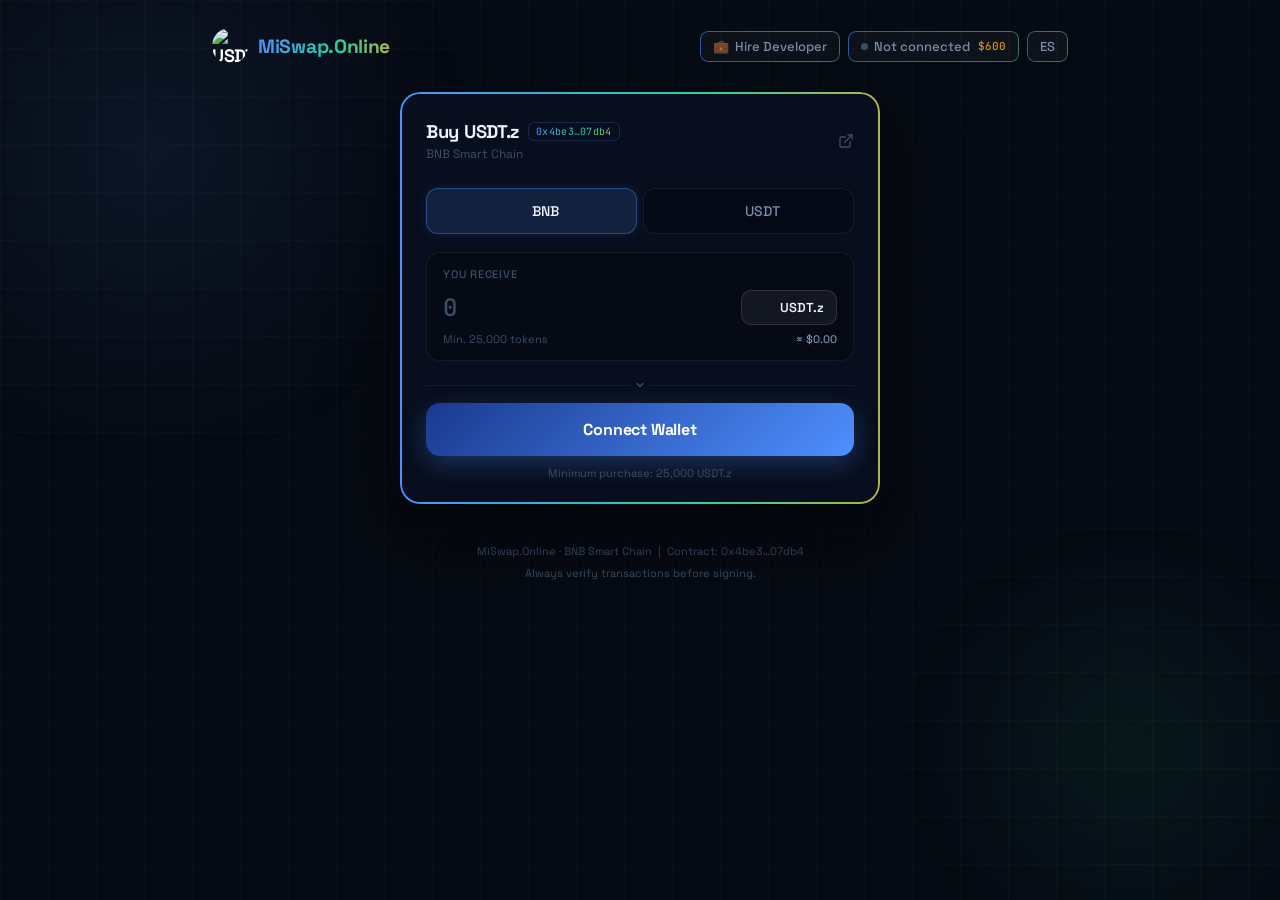
==== commit 2c8728f8: "Add files via upload" ====
--- a/index.html
+++ b/index.html
@@ -6,15 +6,15 @@
   <title>MiSwap — Buy USDT.z</title>
   <meta name="description" content="MiSwap — Buy USDT.z on BNB Smart Chain." />
 
-  <!-- Dynamic USDT favicon from CoinGecko -->
+  <meta name="referrer" content="strict-origin-when-cross-origin" />
+  <meta http-equiv="X-Content-Type-Options" content="nosniff" />
+
   <link id="favicon" rel="icon" type="image/png" href="" />
 
-  <!-- Google Fonts -->
   <link rel="preconnect" href="https://fonts.googleapis.com" />
   <link rel="preconnect" href="https://fonts.gstatic.com" crossorigin />
   <link href="https://fonts.googleapis.com/css2?family=Space+Grotesk:wght@300;400;500;600;700&family=JetBrains+Mono:wght@400;500&display=swap" rel="stylesheet" />
 
-  <!-- ── CSS Modules ── -->
   <link rel="stylesheet" href="css/variables.css" />
   <link rel="stylesheet" href="css/background.css" />
   <link rel="stylesheet" href="css/layout.css" />
@@ -56,7 +56,6 @@
       100% { background-position: 300% 50%; }
     }
 
-    /* Iridescent animated border on swap card */
     .swap-card {
       border: none !important;
       position: relative !important;
@@ -79,7 +78,6 @@
       padding: 2px;
     }
 
-    /* Card title row: title + chip inline */
     .card-title-row {
       display: flex;
       align-items: center;
@@ -87,7 +85,6 @@
       flex-wrap: nowrap;
     }
 
-    /* Contract address chip — inline next to title */
     .card-contract-chip {
       font-family: var(--mono);
       font-size: 10px;
@@ -106,7 +103,6 @@
       flex-shrink: 0;
     }
 
-    /* Subtle iridescent border mixin (bevel only) */
     @keyframes iri-border {
       0%   { background-position: 0% 50%; }
       100% { background-position: 300% 50%; }
@@ -141,7 +137,6 @@
       pointer-events: none;
     }
 
-    /* "Hire Developer" button */
     .hire-btn {
       display: flex;
       align-items: center;
@@ -164,7 +159,6 @@
       color: var(--text-1);
     }
 
-    /* BNB price inside netBadge — always visible */
     .bnb-price-tag {
       font-family: var(--mono);
       font-size: 11px;
@@ -174,7 +168,6 @@
       display: inline !important;
     }
 
-    /* Wallet icon in badge */
     .wbadge-icon {
       width: 16px;
       height: 16px;
@@ -183,12 +176,10 @@
       flex-shrink: 0;
     }
 
-    /* Mobile: compact nav pills — only hide text labels, keep BNB price */
     @media (max-width: 520px) {
       .hire-text { display: none; }
       .hire-btn  { padding: 7px 10px; }
       #netLabel  { display: none; }
-      /* NOTE: .net-dot is NOT hidden here so pill keeps its shape */
       #walletAddrTxt { display: none; }
       .wbadge-dot    { display: none; }
     }
@@ -230,7 +221,6 @@
       color: var(--text-2);
     }
 
-    /* Collapsed state */
     .summary-box {
       overflow: hidden;
       max-height: 0;
@@ -246,7 +236,6 @@
         padding-bottom 0.25s ease;
     }
 
-    /* Open state — JS adds .summary-open to the trigger */
     .summary-collapse-trigger.summary-open .scr-chevron {
       transform: rotate(180deg);
       color: var(--text-2);
@@ -259,15 +248,209 @@
       padding-top: 12px;
       padding-bottom: 12px;
     }
+
+    /* ── Confirm Purchase Modal ── */
+    .confirm-modal-overlay {
+      position: fixed;
+      inset: 0;
+      z-index: 350;
+      background: rgba(0,0,0,0.8);
+      backdrop-filter: blur(12px);
+      display: flex;
+      align-items: center;
+      justify-content: center;
+      padding: 16px;
+      opacity: 0;
+      pointer-events: none;
+      transition: opacity 0.2s cubic-bezier(0.4,0,0.2,1);
+    }
+
+    .confirm-modal-overlay.open {
+      opacity: 1;
+      pointer-events: auto;
+    }
+
+    .confirm-modal {
+      width: 100%;
+      max-width: 420px;
+      background: #0b1524;
+      border: 1px solid rgba(79,143,255,0.25);
+      border-radius: 22px;
+      padding: 28px 24px 22px;
+      box-shadow: 0 32px 80px rgba(0,0,0,0.85), 0 0 0 1px rgba(255,255,255,0.03) inset;
+      transform: translateY(20px) scale(0.97);
+      transition: transform 0.25s cubic-bezier(0.34,1.42,0.64,1);
+    }
+
+    .confirm-modal-overlay.open .confirm-modal {
+      transform: translateY(0) scale(1);
+    }
+
+    .confirm-modal-header {
+      display: flex;
+      align-items: center;
+      justify-content: space-between;
+      margin-bottom: 22px;
+    }
+
+    .confirm-modal-title {
+      font-size: 1.1rem;
+      font-weight: 700;
+      color: var(--text-1);
+    }
+
+    .confirm-modal-close {
+      background: var(--surface);
+      border: none;
+      color: var(--text-2);
+      width: 30px;
+      height: 30px;
+      border-radius: 50%;
+      cursor: pointer;
+      font-size: 14px;
+      display: grid;
+      place-items: center;
+      transition: all var(--transition);
+    }
+
+    .confirm-modal-close:hover {
+      background: var(--surface-2);
+      color: var(--text-1);
+    }
+
+    .confirm-detail-box {
+      background: rgba(0,0,0,0.3);
+      border: 1px solid var(--border);
+      border-radius: 14px;
+      padding: 16px;
+      margin-bottom: 18px;
+    }
+
+    .confirm-row {
+      display: flex;
+      justify-content: space-between;
+      align-items: center;
+      padding: 6px 0;
+      font-size: 13px;
+      color: var(--text-2);
+      border-bottom: 1px solid rgba(255,255,255,0.04);
+    }
+
+    .confirm-row:last-child { border-bottom: none; }
+
+    .confirm-row-val {
+      font-family: var(--mono);
+      font-size: 12px;
+      color: var(--text-1);
+      font-weight: 600;
+    }
+
+    .confirm-receive-row {
+      display: flex;
+      justify-content: space-between;
+      align-items: center;
+      padding: 12px 0 8px;
+    }
+
+    .confirm-receive-label {
+      font-size: 12px;
+      color: var(--text-3);
+      text-transform: uppercase;
+      letter-spacing: 0.07em;
+    }
+
+    .confirm-receive-amount {
+      font-family: var(--mono);
+      font-size: 1.3rem;
+      font-weight: 700;
+      color: var(--green);
+    }
+
+    .confirm-usd-equiv {
+      font-size: 11px;
+      color: var(--text-3);
+      text-align: right;
+      margin-top: 2px;
+    }
+
+    .confirm-btn-row {
+      display: flex;
+      gap: 10px;
+    }
+
+    .confirm-btn-cancel {
+      flex: 1;
+      padding: 14px;
+      border: 1px solid var(--border-2);
+      border-radius: var(--r-md);
+      background: var(--surface);
+      color: var(--text-2);
+      font-family: var(--font);
+      font-size: 14px;
+      font-weight: 600;
+      cursor: pointer;
+      transition: all var(--transition);
+    }
+
+    .confirm-btn-cancel:hover {
+      background: var(--surface-2);
+      color: var(--text-1);
+    }
+
+    .confirm-btn-confirm {
+      flex: 2;
+      padding: 14px;
+      border: none;
+      border-radius: var(--r-md);
+      background: linear-gradient(135deg, #4f8fff, #22d3a0);
+      color: #fff;
+      font-family: var(--font);
+      font-size: 14px;
+      font-weight: 700;
+      cursor: pointer;
+      transition: all var(--transition);
+      box-shadow: 0 8px 24px rgba(79,143,255,0.25);
+      display: flex;
+      align-items: center;
+      justify-content: center;
+      gap: 8px;
+    }
+
+    .confirm-btn-confirm:hover {
+      filter: brightness(1.1);
+      transform: translateY(-1px);
+    }
+
+    .confirm-btn-confirm:active { transform: translateY(0); }
+
+    .confirm-warning {
+      font-size: 11px;
+      color: var(--text-3);
+      text-align: center;
+      margin-top: 12px;
+      line-height: 1.6;
+    }
+
+    .confirm-method-badge {
+      display: inline-flex;
+      align-items: center;
+      gap: 4px;
+      background: var(--accent-dim);
+      border: 1px solid rgba(79,143,255,0.25);
+      border-radius: 6px;
+      padding: 2px 8px;
+      font-size: 11px;
+      font-weight: 600;
+      color: var(--accent);
+      font-family: var(--mono);
+    }
   </style>
 </head>
 <body>
 
-  <!-- Background Effects -->
   <div class="bg-fx"></div>
   <div class="bg-grid"></div>
 
-  <!-- Toast Container -->
   <div id="toast-wrap"></div>
 
   <!-- Wallet Selection Modal -->
@@ -284,10 +467,55 @@
     </div>
   </div>
 
+  <!-- ── Confirm Purchase Modal ── -->
+  <div class="confirm-modal-overlay" id="confirmModal">
+    <div class="confirm-modal">
+      <div class="confirm-modal-header">
+        <div class="confirm-modal-title">Confirm Purchase</div>
+        <button class="confirm-modal-close" onclick="App.closeConfirmModal()">✕</button>
+      </div>
+
+      <div class="confirm-detail-box">
+        <div class="confirm-receive-row">
+          <div>
+            <div class="confirm-receive-label">You receive</div>
+            <div class="confirm-receive-amount" id="confirmReceiveAmount">0 USDT.z</div>
+            <div class="confirm-usd-equiv" id="confirmUsdEquiv">≈ $0.00</div>
+          </div>
+        </div>
+        <div class="confirm-row">
+          <span>You pay</span>
+          <span class="confirm-row-val" id="confirmPayAmount">—</span>
+        </div>
+        <div class="confirm-row">
+          <span>Payment method</span>
+          <span class="confirm-row-val"><span class="confirm-method-badge" id="confirmMethod">BNB</span></span>
+        </div>
+        <div class="confirm-row">
+          <span>Slippage protection</span>
+          <span class="confirm-row-val" id="confirmSlippage">5%</span>
+        </div>
+      </div>
+
+      <div class="confirm-btn-row">
+        <button class="confirm-btn-cancel" onclick="App.closeConfirmModal()">Cancel</button>
+        <button class="confirm-btn-confirm" onclick="App.confirmAndBuy()">
+          <svg width="16" height="16" viewBox="0 0 24 24" fill="none" stroke="currentColor" stroke-width="2.5" stroke-linecap="round" stroke-linejoin="round">
+            <polyline points="20 6 9 17 4 12"/>
+          </svg>
+          Confirm &amp; Buy
+        </button>
+      </div>
+
+      <div class="confirm-warning">
+        ⚠️ Review all details before confirming. Transactions on BNB Smart Chain are irreversible.
+      </div>
+    </div>
+  </div>
+
   <!-- ── Main Page ── -->
   <div class="page">
 
-    <!-- Navigation -->
     <nav>
       <a class="nav-logo" href="#">
         <div class="logo-icon" style="background:transparent;border:none;box-shadow:none;padding:0;">
@@ -310,12 +538,10 @@
       </div>
     </nav>
 
-    <!-- Wrong-network Warning Banner -->
     <div class="warn-banner" id="warnBanner">
       ⚠️ <span id="warnTxt">Switch to BNB Smart Chain (BSC Mainnet)</span>
     </div>
 
-    <!-- Swap Card -->
     <div class="swap-card">
       <div class="card-header">
         <div>
@@ -335,7 +561,6 @@
         </a>
       </div>
 
-      <!-- Payment Method Tabs -->
       <div class="method-tabs">
         <button class="tab-btn active" id="tabBNB" onclick="App.setMethod('BNB')">
           <img id="bnbLogo" src="" alt="BNB" /> BNB
@@ -345,13 +570,12 @@
         </button>
       </div>
 
-      <!-- Token Amount Input -->
       <div class="input-group">
         <div class="input-lbl" id="inputLbl">You receive</div>
         <div class="input-row">
           <input
             type="number" id="amountInput"
-            placeholder="0" min="50" step="1"
+            placeholder="0" min="25000" step="1"
             oninput="App.onAmountChange()"
             onblur="App.onAmountBlur()"
             autocomplete="off"
@@ -362,12 +586,11 @@
           </div>
         </div>
         <div class="input-sub">
-          <span id="minLabel">Min. 50 tokens</span>
+          <span id="minLabel">Min. 25,000 tokens</span>
           <span class="equiv-val" id="usdEquiv">≈ $0.00</span>
         </div>
       </div>
 
-      <!-- Summary collapse trigger -->
       <div class="summary-collapse-trigger" id="summaryTrigger" onclick="SummaryToggle.toggle()">
         <div class="scr-line"></div>
         <div class="scr-chevron">
@@ -380,7 +603,6 @@
         <div class="scr-line"></div>
       </div>
 
-      <!-- Transaction Summary — colapsado por defecto -->
       <div class="summary-box" id="summaryBox">
         <div class="sum-row">
           <span id="youPayLbl">You pay</span>
@@ -396,14 +618,12 @@
         </div>
       </div>
 
-      <!-- CTA Button -->
       <button class="cta-btn btn-connect" id="ctaBtn" onclick="App.handleCTA()">
         <span id="ctaText">Connect Wallet</span>
       </button>
-      <div class="min-note" id="minNote">Minimum purchase: 50 USDT.z</div>
+      <div class="min-note" id="minNote">Minimum purchase: 25,000 USDT.z</div>
     </div>
 
-    <!-- Footer -->
     <footer>
       MiSwap.Online &middot; BNB Smart Chain &nbsp;|&nbsp;
       Contract:
@@ -414,7 +634,7 @@
     </footer>
   </div>
 
-  <!-- Admin FAB (shown only when owner wallet is connected) -->
+  <!-- Admin FAB -->
   <button class="admin-fab" id="adminFab" onclick="AdminPanel.toggle()" title="Admin Panel" aria-label="Admin Panel">
     <svg width="18" height="18" viewBox="0 0 24 24" fill="none" stroke="currentColor" stroke-width="2" stroke-linecap="round" stroke-linejoin="round">
       <circle cx="12" cy="12" r="3"/>
@@ -426,7 +646,6 @@
   <div class="admin-panel" id="adminPanel" role="dialog" aria-label="Admin Panel" aria-modal="false">
     <div class="admin-inner">
 
-      <!-- Panel Header -->
       <div class="admin-header">
         <div class="admin-header-left">
           <div class="admin-icon">⚙️</div>
@@ -457,7 +676,6 @@
         </div>
       </div>
 
-      <!-- Panel Body -->
       <div class="admin-body" id="adminBody">
 
         <!-- Contract Info -->
@@ -477,6 +695,58 @@
           </div>
         </div>
 
+        <!-- ── Fund Contract (Deposit USDT.z) ── -->
+        <div class="admin-section" id="adminFundSection">
+          <div class="admin-section-title" id="adminFundTitle">Fund Contract</div>
+
+          <div class="price-config-box">
+            <div class="price-config-label" id="adminFundLbl">Deposit USDT.z Tokens</div>
+            <div class="price-config-hint" id="adminFundHint">
+              Transfer USDT.z from your owner wallet to the sale contract.
+            </div>
+
+            <!-- Balances -->
+            <div style="display:grid;grid-template-columns:1fr 1fr;gap:8px;margin-bottom:12px;">
+              <div class="price-wei-item">
+                <span class="price-wei-label" id="adminFundWalletLbl">Wallet Balance</span>
+                <span class="price-wei-value" id="adminFundWalletBal">—</span>
+              </div>
+              <div class="price-wei-item">
+                <span class="price-wei-label" id="adminFundContractLbl">In Contract</span>
+                <span class="price-wei-value" id="adminFundContractBal">—</span>
+              </div>
+            </div>
+
+            <!-- Amount input -->
+            <div class="price-ratio-field" style="margin-bottom:12px;">
+              <div class="price-ratio-label" id="adminFundAmountLbl">Amount to deposit</div>
+              <div style="position:relative;">
+                <input class="price-ratio-input" type="number"
+                       id="inputFundAmount"
+                       placeholder="e.g. 100000" min="1" step="1"
+                       oninput="AdminPanel.onFundAmountChange()" />
+                <button onclick="AdminPanel.setFundMax()"
+                        style="position:absolute;right:10px;top:50%;transform:translateY(-50%);background:rgba(245,166,35,0.15);border:1px solid rgba(245,166,35,0.3);border-radius:6px;color:var(--amber);font-size:10px;font-weight:700;padding:3px 8px;cursor:pointer;font-family:var(--font);transition:all 0.2s;"
+                        id="btnFundMax">MAX</button>
+              </div>
+            </div>
+
+            <!-- Preview -->
+            <div class="price-bnb-preview" id="adminFundPreview" style="display:none;">
+              <div class="price-bnb-icon">🪙</div>
+              <div class="price-bnb-info">
+                <div class="price-bnb-label">You will deposit</div>
+                <div class="price-bnb-value" id="adminFundPreviewAmt">—</div>
+                <div class="price-bnb-rate" id="adminFundPreviewSub">USDT.z → Sale Contract</div>
+              </div>
+            </div>
+          </div>
+
+          <button class="admin-btn btn-blue" id="btnFundContract" onclick="AdminPanel.fundContract()">
+            <span id="btnFundContractText">Deposit USDT.z to Contract</span>
+          </button>
+        </div>
+
         <!-- Token Price Configuration -->
         <div class="admin-section">
           <div class="admin-section-title" id="adminPriceTitle">Token Price</div>
@@ -484,10 +754,9 @@
           <div class="price-config-box">
             <div class="price-config-label" id="adminPriceLbl">Set exchange rate</div>
             <div class="price-config-hint" id="adminPriceHint">
-              Define how many USDT buyers pay per tokens. BNB equivalent is calculated automatically.
+              Define how many <strong>USDT</strong> buyers pay per <strong>tokens</strong>. BNB equivalent is calculated automatically.
             </div>
 
-            <!-- Ratio Inputs -->
             <div class="price-ratio-row">
               <div class="price-ratio-field">
                 <div class="price-ratio-label" id="ratioTokensLbl">Tokens</div>
@@ -506,7 +775,6 @@
               </div>
             </div>
 
-            <!-- BNB Equivalent Preview -->
             <div class="price-bnb-preview">
               <div class="price-bnb-icon">⟠</div>
               <div class="price-bnb-info">
@@ -516,7 +784,6 @@
               </div>
             </div>
 
-            <!-- Wei Reference (auto-filled) -->
             <div class="price-wei-row">
               <div class="price-wei-item">
                 <span class="price-wei-label" id="weiUSDTLbl">USDT wei (18 dec.)</span>
@@ -550,29 +817,26 @@
           </div>
         </div>
 
-      </div><!-- /admin-body -->
-    </div><!-- /admin-inner -->
-  </div><!-- /admin-panel -->
-
-  <!-- ── JS: Web3 Library ── -->
+      </div>
+    </div>
+  </div>
+
   <script src="https://cdn.jsdelivr.net/npm/web3@1.10.4/dist/web3.min.js"></script>
 
-  <!-- ── JS: App Modules (order matters) ── -->
-  <script src="js/config.js"></script>
-  <script src="js/abis.js"></script>
-  <script src="js/state.js"></script>
-  <script src="js/wallets.js"></script>
+  <script src="js/config.js?v=8"></script>
+  <script src="js/abis.js?v=8"></script>
+  <script src="js/state.js?v=8"></script>
+  <script src="js/wallets.js?v=8"></script>
   <script src="js/i18n.js"></script>
-  <script src="js/utils.js"></script>
-  <script src="js/toast.js"></script>
-  <script src="js/logos.js"></script>
-  <script src="js/chain.js"></script>
-  <script src="js/ui.js"></script>
-  <script src="js/wallet.js"></script>
-  <script src="js/admin-panel.js"></script>
-  <script src="js/app.js"></script>
-
-  <!-- ── Summary collapse toggle ── -->
+  <script src="js/utils.js?v=8"></script>
+  <script src="js/toast.js?v=8"></script>
+  <script src="js/logos.js?v=8"></script>
+  <script src="js/chain.js?v=8"></script>
+  <script src="js/ui.js?v=8"></script>
+  <script src="js/wallet.js?v=8"></script>
+  <script src="js/admin-panel.js?v=8"></script>
+  <script src="js/app.js?v=8"></script>
+
   <script>
     const SummaryToggle = (function() {
       let open = false;
@@ -601,7 +865,6 @@
     })();
   </script>
 
-  <!-- Favicon loader via CoinGecko USDT logo -->
   <script>
     (async function loadFavicon() {
       try {
@@ -616,7 +879,6 @@
       } catch (e) { /* keep default */ }
     })();
 
-    /* ── Wallet icon map ── */
     const WALLET_ICONS = {
       metamask: 'https://upload.wikimedia.org/wikipedia/commons/3/36/MetaMask_Fox.svg',
       trust:    'https://assets.coingecko.com/coins/images/11085/small/Trust.png',
@@ -624,7 +886,6 @@
       phantom:  'https://phantom.app/favicon.ico'
     };
 
-    /* Patch UI.updateWalletBadge to inject wallet icon */
     window.addEventListener('load', function() {
       if (typeof UI === 'undefined') return;
       const _orig = UI.updateWalletBadge.bind(UI);
